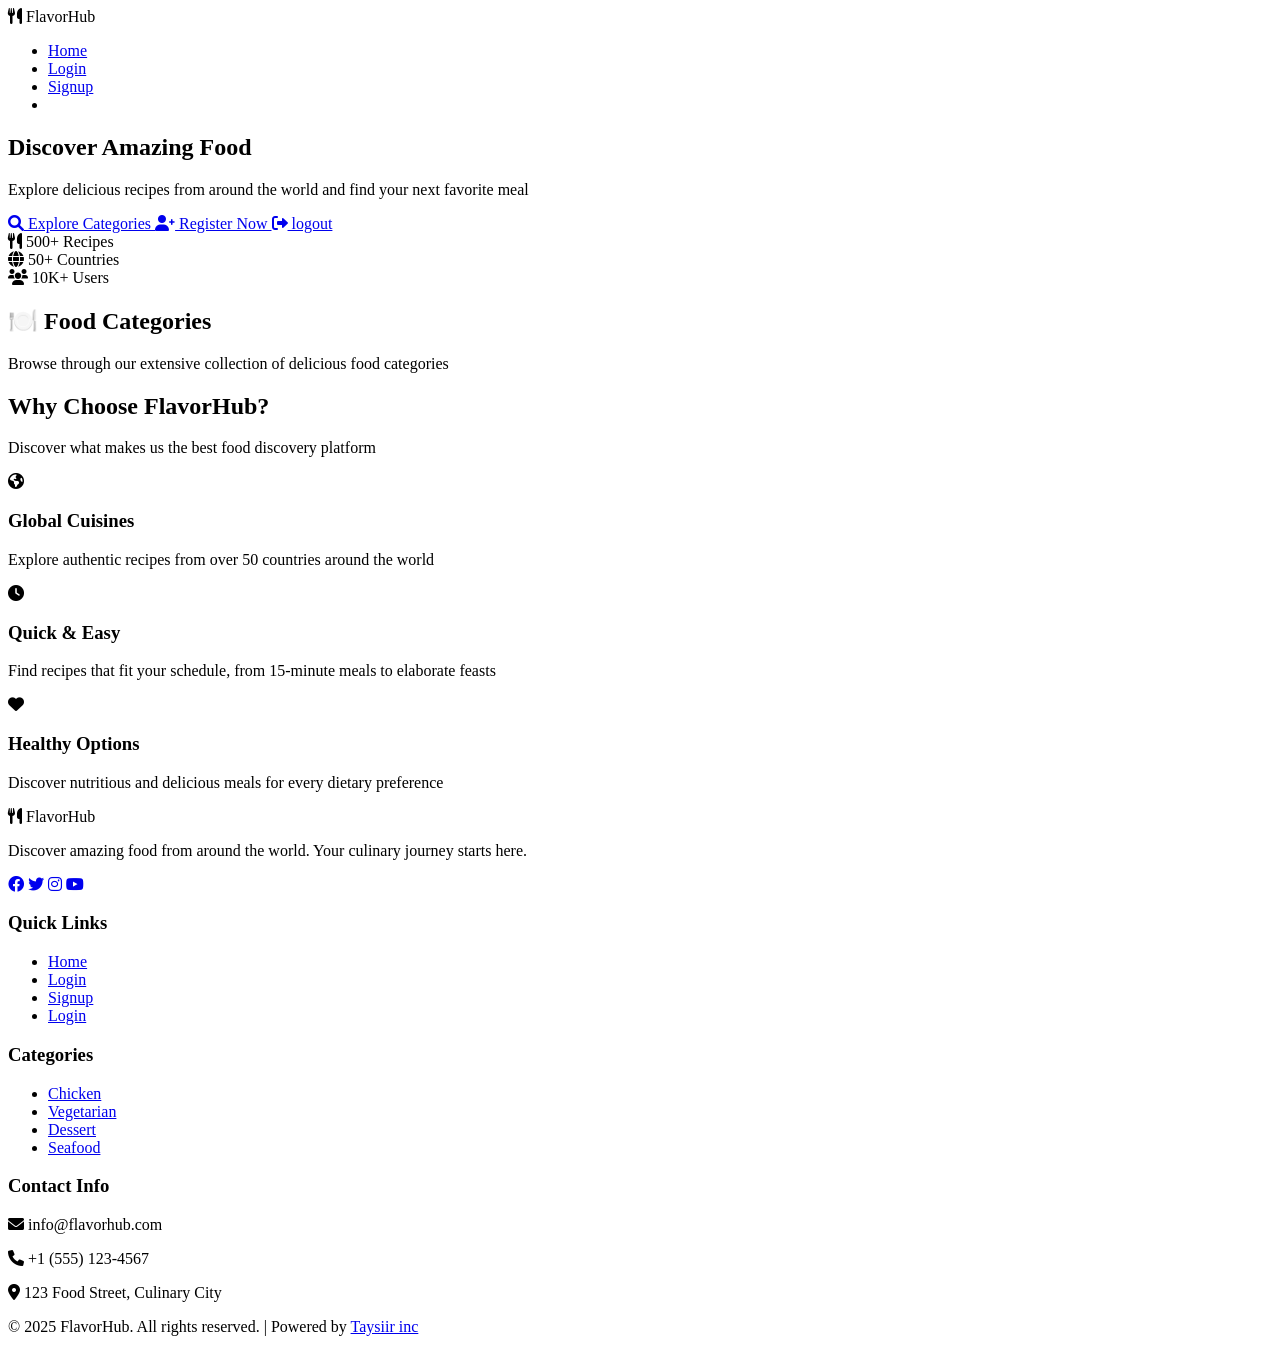
==== Project_of_ JS/index.html @ f31089ca "Project JS" ====
<!DOCTYPE html>
<html lang="en">
  <head>
    <meta charset="UTF-8" />
    <meta name="viewport" content="width=device-width, initial-scale=1.0" />
    <title>FlavorHub - Discover Amazing Food</title>
    <link rel="stylesheet" href="/FlavorHub/main.css" />
    <link
      href="https://fonts.googleapis.com/css2?family=Poppins:wght@300;400;600;700&display=swap"
      rel="stylesheet"
    />
    <link
      rel="stylesheet"
      href="https://cdnjs.cloudflare.com/ajax/libs/font-awesome/6.0.0/css/all.min.css"
    />
  </head>
  <body>
    <!-- Navigation Header -->
    <nav class="navbar">
      <div class="nav-container">
        <div class="nav-logo">
          <i class="fas fa-utensils"></i>
          <span>FlavorHub</span>
        </div>
        <ul class="nav-menu">
          <li class="nav-item">
            <a href="index.html" class="nav-link active">Home</a>
          </li>
          <li class="nav-item actions">
            <a href="login.html" class="nav-link">Login</a>
          </li>
          <li class="nav-item actions">
            <a href="signup.html" class="nav-link">Signup</a>
          </li>
          <li class="nav-item User">
            <a href="signup.html" class="nav-link"></a>
          </li>
        </ul>
        <div class="hamburger">
          <span class="bar"></span>
          <span class="bar"></span>
          <span class="bar"></span>
        </div>
      </div>
    </nav>

    <!-- Hero Section -->
    <section class="hero">
      <div class="hero-content">
        <h1 class="hero-title">
          <span class="highlight">Discover</span> Amazing Food
        </h1>
        <p class="hero-subtitle">
          Explore delicious recipes from around the world and find your next
          favorite meal
        </p>
        <div class="hero-buttons">
          <a href="#categories" class="btn btn-primary">
            <i class="fas fa-search"></i> Explore Categories
          </a>
          <a href="signup.html" class="btn btn-secondary reg">
            <i class="fas fa-user-plus"></i> Register Now
          </a>
          <a href="#logout" class="btn btn-secondary log">
            <i class="fa-solid fa-right-from-bracket"></i> logout
          </a>
        </div>
      </div>
      <div class="hero-stats">
        <div class="stat">
          <i class="fas fa-utensils"></i>
          <span class="stat-number">500+</span>
          <span class="stat-label">Recipes</span>
        </div>
        <div class="stat">
          <i class="fas fa-globe"></i>
          <span class="stat-number">50+</span>
          <span class="stat-label">Countries</span>
        </div>
        <div class="stat">
          <i class="fas fa-users"></i>
          <span class="stat-number">10K+</span>
          <span class="stat-label">Users</span>
        </div>
      </div>
    </section>

    <!-- Categories Section -->
    <section class="categories" id="categories">
      <div class="container">
        <div class="section-header">
          <h2 class="section-title">🍽️ Food Categories</h2>
          <p class="section-subtitle">
            Browse through our extensive collection of delicious food categories
          </p>
        </div>
        <div class="grid" id="categoriesGrid">
          <!-- Cards will be inserted here dynamically -->
          <!-- <div class="card">
            <img
              src="https://www.themealdb.com/images/media/meals/58oia61564916529.jpg"
              alt="Teriyaki Chicken Casserole"
            />
            <div class="card-content">
              <h3>
                <a href="/FlavorHub/meals.html"> Teriyaki Chicken Casserole </a>
              </h3>
              <p>
                Lorem ipsum dolor sit amet consectetur adipisicing elit. Porro
                labore voluptatem repudiandae nemo, delectus, molestiae ratione
              </p>
            </div>
          </div>
          <div class="card">
            <img
              src="https://www.themealdb.com/images/media/meals/58oia61564916529.jpg"
              alt="Teriyaki Chicken Casserole"
            />
            <div class="card-content">
              <h3>
                <a href="/FlavorHub/meals.html"> Teriyaki Chicken Casserole </a>
              </h3>
              <p>
                Lorem ipsum dolor sit amet consectetur adipisicing elit. Porro
                labore voluptatem repudiandae nemo, delectus, molestiae ratione
              </p>
            </div>
          </div>
          <div class="card">
            <img
              src="https://www.themealdb.com/images/media/meals/58oia61564916529.jpg"
              alt="Teriyaki Chicken Casserole"
            />
            <div class="card-content">
              <h3>
                <a href="/FlavorHub/meals.html"> Teriyaki Chicken Casserole </a>
              </h3>
              <p>
                Lorem ipsum dolor sit amet consectetur adipisicing elit. Porro
                labore voluptatem repudiandae nemo, delectus, molestiae ratione
              </p>
            </div>
          </div> -->
        </div>
      </div>
    </section>

    <!-- Features Section -->
    <section class="features">
      <div class="container">
        <div class="section-header">
          <h2 class="section-title">Why Choose FlavorHub?</h2>
          <p class="section-subtitle">
            Discover what makes us the best food discovery platform
          </p>
        </div>
        <div class="features-grid">
          <div class="feature-card">
            <div class="feature-icon">
              <i class="fas fa-globe-americas"></i>
            </div>
            <h3>Global Cuisines</h3>
            <p>
              Explore authentic recipes from over 50 countries around the world
            </p>
          </div>
          <div class="feature-card">
            <div class="feature-icon">
              <i class="fas fa-clock"></i>
            </div>
            <h3>Quick & Easy</h3>
            <p>
              Find recipes that fit your schedule, from 15-minute meals to
              elaborate feasts
            </p>
          </div>
          <div class="feature-card">
            <div class="feature-icon">
              <i class="fas fa-heart"></i>
            </div>
            <h3>Healthy Options</h3>
            <p>
              Discover nutritious and delicious meals for every dietary
              preference
            </p>
          </div>
        </div>
      </div>
    </section>

    <!-- Footer -->
    <footer class="footer">
      <div class="container">
        <div class="footer-content">
          <div class="footer-section">
            <div class="footer-logo">
              <i class="fas fa-utensils"></i>
              <span>FlavorHub</span>
            </div>
            <p>
              Discover amazing food from around the world. Your culinary journey
              starts here.
            </p>
            <div class="social-links">
              <a href="#"><i class="fab fa-facebook"></i></a>
              <a href="#"><i class="fab fa-twitter"></i></a>
              <a href="#"><i class="fab fa-instagram"></i></a>
              <a href="#"><i class="fab fa-youtube"></i></a>
            </div>
          </div>
          <div class="footer-section">
            <h3>Quick Links</h3>
            <ul>
              <li><a href="index.html">Home</a></li>
              <li class="actions"><a href="login.html">Login</a></li>
              <li class="actions"><a href="signup.html">Signup</a></li>
              <li class="User"><a href="#">Login</a></li>
            </ul>
          </div>
          <div class="footer-section">
            <h3>Categories</h3>
            <ul>
              <li><a href="#">Chicken</a></li>
              <li><a href="#">Vegetarian</a></li>
              <li><a href="#">Dessert</a></li>
              <li><a href="#">Seafood</a></li>
            </ul>
          </div>
          <div class="footer-section">
            <h3>Contact Info</h3>
            <div class="contact-info">
              <p><i class="fas fa-envelope"></i> info@flavorhub.com</p>
              <p><i class="fas fa-phone"></i> +1 (555) 123-4567</p>
              <p>
                <i class="fas fa-map-marker-alt"></i> 123 Food Street, Culinary
                City
              </p>
            </div>
          </div>
        </div>
        <div class="footer-bottom">
          <p>
            &copy; 2025 FlavorHub. All rights reserved. | Powered by
            <a href="https://taysiir.net/" target="_blank">Taysiir inc</a>
          </p>
        </div>
      </div>
    </footer>
    <script src="/FlavorHub/js/home.js" type="module"></script>
  </body>
</html>
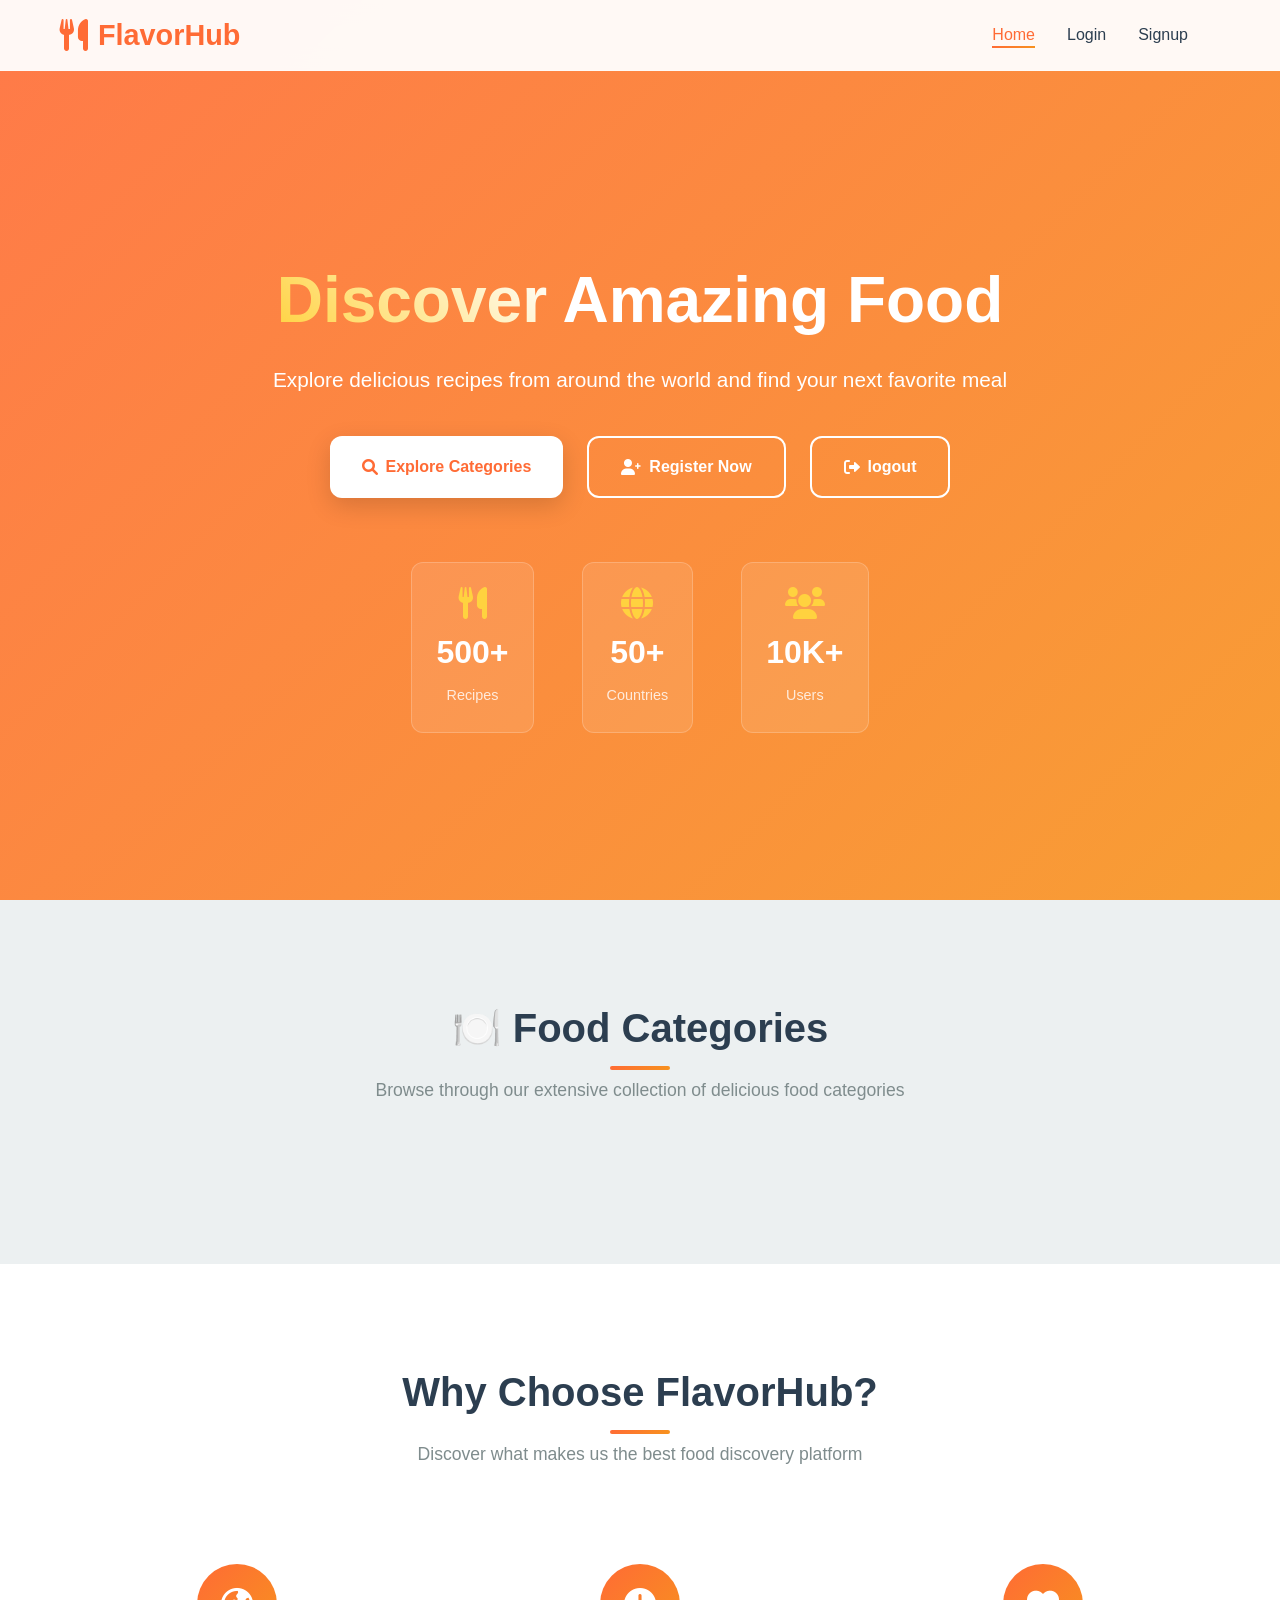
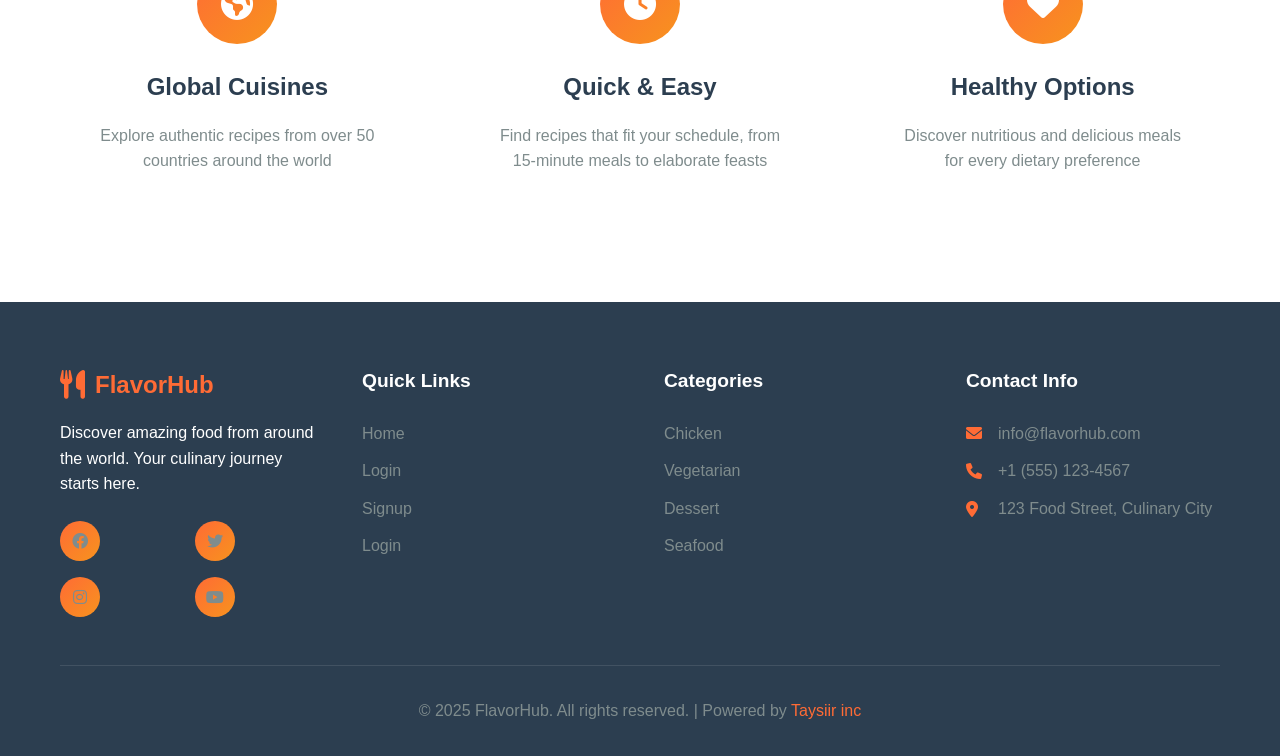
==== commit 57dbd687: "Update" ====
--- a/Project_of_ JS/index.html
+++ b/Project_of_ JS/index.html
@@ -4,7 +4,7 @@
     <meta charset="UTF-8" />
     <meta name="viewport" content="width=device-width, initial-scale=1.0" />
     <title>FlavorHub - Discover Amazing Food</title>
-    <link rel="stylesheet" href="/FlavorHub/main.css" />
+    <link rel="stylesheet" href="main.css" />
     <link
       href="https://fonts.googleapis.com/css2?family=Poppins:wght@300;400;600;700&display=swap"
       rel="stylesheet"
--- a/Project_of_ JS/main.css
+++ b/Project_of_ JS/main.css
@@ -0,0 +1,1874 @@
+/* Reset & Base Styles */
+* {
+    margin: 0;
+    padding: 0;
+    box-sizing: border-box;
+  }
+  
+  :root {
+    --primary-color: #ff6b35;
+    --secondary-color: #f7931e;
+    --accent-color: #ffd23f;
+    --dark-color: #2c3e50;
+    --light-color: #ecf0f1;
+    --white: #ffffff;
+    --text-dark: #2c3e50;
+    --text-light: #7f8c8d;
+    --gradient-primary: linear-gradient(135deg, #ff6b35 0%, #f7931e 100%);
+    --gradient-secondary: linear-gradient(135deg, #667eea 0%, #764ba2 100%);
+    --shadow-light: 0 4px 6px rgba(0, 0, 0, 0.1);
+    --shadow-medium: 0 8px 25px rgba(0, 0, 0, 0.15);
+    --shadow-heavy: 0 15px 35px rgba(0, 0, 0, 0.2);
+    --border-radius: 12px;
+    --transition: all 0.3s cubic-bezier(0.4, 0, 0.2, 1);
+  }
+  
+  body {
+    font-family: "Poppins", -apple-system, BlinkMacSystemFont, "Segoe UI", Roboto,
+      sans-serif;
+    line-height: 1.6;
+    color: var(--text-dark);
+    background: var(--white);
+    overflow-x: hidden;
+  }
+  
+  .container {
+    max-width: 1200px;
+    margin: 0 auto;
+    padding: 0 20px;
+  }
+  
+  /* Navigation */
+  .navbar {
+    position: fixed;
+    top: 0;
+    width: 100%;
+    background: rgba(255, 255, 255, 0.95);
+    backdrop-filter: blur(10px);
+    border-bottom: 1px solid rgba(255, 255, 255, 0.2);
+    z-index: 1000;
+    transition: var(--transition);
+    margin-bottom: 50px;
+  }
+  
+  .nav-container {
+    max-width: 1200px;
+    margin: 0 auto;
+    padding: 0 20px;
+    display: flex;
+    justify-content: space-between;
+    align-items: center;
+    height: 70px;
+  }
+  
+  .nav-logo {
+    display: flex;
+    align-items: center;
+    font-size: 1.8rem;
+    font-weight: 700;
+    color: var(--primary-color);
+    text-decoration: none;
+  }
+  
+  .nav-logo i {
+    margin-right: 10px;
+    font-size: 2rem;
+  }
+  
+  .nav-menu {
+    display: flex;
+    list-style: none;
+    gap: 2rem;
+  }
+  
+  .nav-menu span {
+    color: var(--primary-color);
+  }
+  
+  .nav-link {
+    text-decoration: none;
+    color: var(--text-dark);
+    font-weight: 500;
+    position: relative;
+    transition: var(--transition);
+  }
+  
+  .nav-link:hover,
+  .nav-link.active {
+    color: var(--primary-color);
+  }
+  
+  .nav-link::after {
+    content: "";
+    position: absolute;
+    bottom: -5px;
+    left: 0;
+    width: 0;
+    height: 2px;
+    background: var(--gradient-primary);
+    transition: var(--transition);
+  }
+  
+  .nav-link:hover::after,
+  .nav-link.active::after {
+    width: 100%;
+  }
+  
+  .hamburger {
+    display: none;
+    flex-direction: column;
+    cursor: pointer;
+  }
+  
+  .bar {
+    width: 25px;
+    height: 3px;
+    background: var(--text-dark);
+    margin: 3px 0;
+    transition: var(--transition);
+  }
+  /* sweet alert */
+  button.confirm {
+    background-color: var(--primary-color) !important;
+  }
+  
+  /* Hero Section */
+  .hero {
+    background: linear-gradient(
+        135deg,
+        rgba(255, 107, 53, 0.9) 0%,
+        rgba(247, 147, 30, 0.9) 100%
+      ),
+      url("https://images.unsplash.com/photo-1575672401987-c8f1debabfd7?q=80&w=1170&auto=format&fit=crop&ixlib=rb-4.1.0&ixid=M3wxMjA3fDB8MHxwaG90by1wYWdlfHx8fGVufDB8fHx8fA%3D%3D")
+        center/cover;
+    min-height: 100vh;
+    display: flex;
+    flex-direction: column;
+    justify-content: center;
+    align-items: center;
+    text-align: center;
+    color: var(--white);
+    position: relative;
+    overflow: hidden;
+    padding-top: 120px;
+    padding-bottom: 25px;
+  }
+  
+  .hero::before {
+    content: "";
+    position: absolute;
+    top: 0;
+    left: 0;
+    right: 0;
+    bottom: 0;
+    background: url('data:image/svg+xml,<svg xmlns="http://www.w3.org/2000/svg" viewBox="0 0 100 100"><defs><pattern id="grain" width="100" height="100" patternUnits="userSpaceOnUse"><circle cx="50" cy="50" r="1" fill="white" opacity="0.1"/></pattern></defs><rect width="100" height="100" fill="url(%23grain)"/></svg>');
+    opacity: 0.3;
+  }
+  
+  .hero-content {
+    position: relative;
+    z-index: 2;
+    max-width: 800px;
+    margin-bottom: 4rem;
+  }
+  
+  .hero-title {
+    font-size: 4rem;
+    font-weight: 700;
+    margin-bottom: 1.5rem;
+    line-height: 1.2;
+    animation: fadeInUp 1s ease-out;
+  }
+  
+  .highlight {
+    background: linear-gradient(45deg, var(--accent-color), var(--white));
+    -webkit-background-clip: text;
+    -webkit-text-fill-color: transparent;
+    background-clip: text;
+  }
+  
+  .hero-subtitle {
+    font-size: 1.3rem;
+    margin-bottom: 2.5rem;
+    opacity: 0.9;
+    animation: fadeInUp 1s ease-out 0.2s both;
+  }
+  
+  .hero-buttons {
+    display: flex;
+    gap: 1.5rem;
+    justify-content: center;
+    flex-wrap: wrap;
+    animation: fadeInUp 1s ease-out 0.4s both;
+  }
+  
+  .btn {
+    display: inline-flex;
+    align-items: center;
+    gap: 0.5rem;
+    padding: 1rem 2rem;
+    border-radius: var(--border-radius);
+    text-decoration: none;
+    font-weight: 600;
+    transition: var(--transition);
+    border: none;
+    cursor: pointer;
+    font-size: 1rem;
+  }
+  
+  .btn-primary {
+    background: var(--white);
+    color: var(--primary-color);
+    box-shadow: var(--shadow-medium);
+  }
+  
+  .btn-primary:hover {
+    transform: translateY(-3px);
+    box-shadow: var(--shadow-heavy);
+  }
+  
+  .btn-secondary {
+    background: transparent;
+    color: var(--white);
+    border: 2px solid var(--white);
+  }
+  
+  .btn-secondary:hover {
+    background: var(--white);
+    color: var(--primary-color);
+    transform: translateY(-3px);
+  }
+  
+  .hero-stats {
+    display: flex;
+    gap: 3rem;
+    justify-content: center;
+    flex-wrap: wrap;
+    animation: fadeInUp 1s ease-out 0.6s both;
+  }
+  
+  .stat {
+    text-align: center;
+    background: rgba(255, 255, 255, 0.1);
+    padding: 1.5rem;
+    border-radius: var(--border-radius);
+    backdrop-filter: blur(10px);
+    border: 1px solid rgba(255, 255, 255, 0.2);
+    transition: var(--transition);
+  }
+  
+  .stat:hover {
+    transform: translateY(-5px);
+    background: rgba(255, 255, 255, 0.2);
+  }
+  
+  .stat i {
+    font-size: 2rem;
+    margin-bottom: 0.5rem;
+    color: var(--accent-color);
+  }
+  
+  .stat-number {
+    display: block;
+    font-size: 2rem;
+    font-weight: 700;
+    margin-bottom: 0.25rem;
+  }
+  
+  .stat-label {
+    font-size: 0.9rem;
+    opacity: 0.8;
+  }
+  
+  /* Section Headers */
+  .section-header {
+    text-align: center;
+    margin-bottom: 4rem;
+  }
+  
+  .section-title {
+    font-size: 2.5rem;
+    font-weight: 700;
+    color: var(--text-dark);
+    margin-bottom: 1rem;
+    position: relative;
+  }
+  
+  .section-title::after {
+    content: "";
+    position: absolute;
+    bottom: -10px;
+    left: 50%;
+    transform: translateX(-50%);
+    width: 60px;
+    height: 4px;
+    background: var(--gradient-primary);
+    border-radius: 2px;
+  }
+  
+  .section-subtitle {
+    font-size: 1.1rem;
+    color: var(--text-light);
+    max-width: 600px;
+    margin: 0 auto;
+  }
+  
+  /* Categories Section */
+  .categories {
+    padding: 6rem 0;
+    background: var(--light-color);
+  }
+  
+  .grid {
+    display: grid;
+    grid-template-columns: repeat(auto-fit, minmax(300px, 1fr));
+    gap: 2rem;
+  }
+  
+  .card {
+    background: var(--white);
+    border-radius: var(--border-radius);
+    overflow: hidden;
+    box-shadow: var(--shadow-light);
+    transition: var(--transition);
+    position: relative;
+  }
+  
+  .card::before {
+    content: "";
+    position: absolute;
+    top: 0;
+    left: 0;
+    right: 0;
+    bottom: 0;
+    background: var(--gradient-primary);
+    opacity: 0;
+    transition: var(--transition);
+    z-index: 1;
+  }
+  
+  .card:hover {
+    transform: translateY(-10px);
+    box-shadow: var(--shadow-heavy);
+  }
+  
+  .card:hover::before {
+    opacity: 0.1;
+  }
+  
+  .card img {
+    width: 100%;
+    height: 200px;
+    object-fit: cover;
+    transition: var(--transition);
+  }
+  
+  .card:hover img {
+    transform: scale(1.05);
+  }
+  
+  .card-content {
+    padding: 1.5rem;
+    position: relative;
+    z-index: 2;
+  }
+  
+  .card-content h3 {
+    font-size: 1.3rem;
+    font-weight: 600;
+    margin-bottom: 0.75rem;
+    color: var(--text-dark);
+  }
+  
+  .card-content a {
+    text-decoration: none;
+    color: var(--text-dark);
+    transition: var(--transition);
+  }
+  
+  .card-content a:hover {
+    color: var(--primary-color);
+  }
+  
+  .card-content p {
+    color: var(--text-light);
+    line-height: 1.6;
+  }
+  
+  /* Features Section */
+  .features {
+    padding: 6rem 0;
+    background: var(--white);
+  }
+  
+  .features-grid {
+    display: grid;
+    grid-template-columns: repeat(auto-fit, minmax(300px, 1fr));
+    gap: 3rem;
+  }
+  
+  .feature-card {
+    text-align: center;
+    padding: 2rem;
+    border-radius: var(--border-radius);
+    transition: var(--transition);
+    position: relative;
+  }
+  
+  .feature-card::before {
+    content: "";
+    position: absolute;
+    top: 0;
+    left: 0;
+    right: 0;
+    bottom: 0;
+    background: var(--gradient-primary);
+    opacity: 0;
+    border-radius: var(--border-radius);
+    transition: var(--transition);
+    z-index: 1;
+  }
+  
+  .feature-card:hover::before {
+    opacity: 0.05;
+  }
+  
+  .feature-card:hover {
+    transform: translateY(-10px);
+  }
+  
+  .feature-icon {
+    width: 80px;
+    height: 80px;
+    margin: 0 auto 1.5rem;
+    background: var(--gradient-primary);
+    border-radius: 50%;
+    display: flex;
+    align-items: center;
+    justify-content: center;
+    position: relative;
+    z-index: 2;
+  }
+  
+  .feature-icon i {
+    font-size: 2rem;
+    color: var(--white);
+  }
+  
+  .feature-card h3 {
+    font-size: 1.5rem;
+    font-weight: 600;
+    margin-bottom: 1rem;
+    color: var(--text-dark);
+    position: relative;
+    z-index: 2;
+  }
+  
+  .feature-card p {
+    color: var(--text-light);
+    line-height: 1.6;
+    position: relative;
+    z-index: 2;
+  }
+  
+  /* Footer */
+  .footer {
+    background: var(--dark-color);
+    color: var(--white);
+    padding: 4rem 0 2rem;
+  }
+  
+  .footer-content {
+    display: grid;
+    grid-template-columns: repeat(auto-fit, minmax(250px, 1fr));
+    gap: 3rem;
+    margin-bottom: 3rem;
+  }
+  
+  .footer-logo {
+    display: flex;
+    align-items: center;
+    font-size: 1.5rem;
+    font-weight: 700;
+    color: var(--primary-color);
+    margin-bottom: 1rem;
+  }
+  
+  .footer-logo i {
+    margin-right: 10px;
+    font-size: 1.8rem;
+  }
+  
+  .footer-section h3 {
+    font-size: 1.2rem;
+    font-weight: 600;
+    margin-bottom: 1.5rem;
+    color: var(--white);
+  }
+  
+  .footer-section ul {
+    list-style: none;
+  }
+  
+  .footer-section ul li {
+    margin-bottom: 0.75rem;
+  }
+  
+  .footer-section a {
+    color: var(--text-light);
+    text-decoration: none;
+    transition: var(--transition);
+  }
+  
+  .footer-section a:hover {
+    color: var(--primary-color);
+  }
+  
+  .social-links {
+    display: flex;
+    gap: 1rem;
+    margin-top: 1.5rem;
+  }
+  
+  .social-links a {
+    width: 40px;
+    height: 40px;
+    background: var(--gradient-primary);
+    border-radius: 50%;
+    display: flex;
+    align-items: center;
+    justify-content: center;
+    transition: var(--transition);
+  }
+  
+  .social-links a:hover {
+    transform: translateY(-3px);
+    box-shadow: var(--shadow-medium);
+  }
+  
+  .contact-info p {
+    display: flex;
+    align-items: center;
+    gap: 0.75rem;
+    margin-bottom: 0.75rem;
+    color: var(--text-light);
+  }
+  
+  .contact-info i {
+    color: var(--primary-color);
+    width: 20px;
+  }
+  
+  .footer-bottom {
+    border-top: 1px solid rgba(255, 255, 255, 0.1);
+    padding-top: 2rem;
+    text-align: center;
+    color: var(--text-light);
+  }
+  
+  .footer-bottom a {
+    color: var(--primary-color);
+    text-decoration: none;
+  }
+  
+  /* Animations */
+  @keyframes fadeInUp {
+    from {
+      opacity: 0;
+      transform: translateY(30px);
+    }
+    to {
+      opacity: 1;
+      transform: translateY(0);
+    }
+  }
+  
+  @keyframes pulse {
+    0%,
+    100% {
+      transform: scale(1);
+    }
+    50% {
+      transform: scale(1.05);
+    }
+  }
+  
+  /* Error Styles */
+  p.Error {
+    color: #e74c3c;
+    font-size: 1.2rem;
+    text-align: center;
+    padding: 2rem;
+    background: rgba(231, 76, 60, 0.1);
+    border-radius: var(--border-radius);
+    border: 1px solid rgba(231, 76, 60, 0.2);
+  }
+  
+  /* Meal Card Styles */
+  .meal-card {
+    display: flex;
+    background: var(--white);
+    border-radius: var(--border-radius);
+    box-shadow: var(--shadow-medium);
+    overflow: hidden;
+    transition: var(--transition);
+    margin: 2rem 0;
+  }
+  
+  .meal-card:hover {
+    transform: translateY(-5px);
+    box-shadow: var(--shadow-heavy);
+  }
+  
+  .meal-info {
+    flex: 1;
+    padding: 2rem;
+  }
+  
+  .meal-title {
+    font-size: 2rem;
+    color: var(--primary-color);
+    margin-bottom: 1rem;
+    font-weight: 700;
+  }
+  
+  .instructions {
+    margin-bottom: 1.5rem;
+    color: var(--text-light);
+    line-height: 1.6;
+  }
+  
+  .ingredients h3 {
+    margin-top: 1.5rem;
+    color: var(--text-dark);
+    font-size: 1.3rem;
+    margin-bottom: 1rem;
+  }
+  
+  .ingredients ul {
+    list-style: none;
+    display: grid;
+    grid-template-columns: repeat(auto-fit, minmax(200px, 1fr));
+    gap: 0.5rem;
+  }
+  
+  .ingredients li {
+    background: var(--light-color);
+    padding: 0.75rem;
+    border-radius: 8px;
+    transition: var(--transition);
+  }
+  
+  .ingredients li:hover {
+    background: var(--gradient-primary);
+    color: var(--white);
+    transform: translateX(5px);
+  }
+  
+  .img {
+    flex: 1;
+    max-width: 50%;
+    overflow: hidden;
+  }
+  
+  .img img {
+    width: 100%;
+    height: 100%;
+    object-fit: cover;
+    transition: var(--transition);
+  }
+  
+  .meal-card:hover .img img {
+    transform: scale(1.05);
+  }
+  
+  .youtube-link {
+    display: inline-flex;
+    align-items: center;
+    gap: 0.5rem;
+    margin-top: 1.5rem;
+    background: var(--gradient-primary);
+    color: var(--white);
+    padding: 0.75rem 1.5rem;
+    border-radius: var(--border-radius);
+    text-decoration: none;
+    font-weight: 600;
+    transition: var(--transition);
+    border: none;
+    cursor: pointer;
+  }
+  
+  .youtube-link:hover {
+    transform: translateY(-2px);
+    box-shadow: var(--shadow-medium);
+  }
+  
+  /* Responsive Design */
+  @media (max-width: 768px) {
+    .hamburger {
+      display: flex;
+    }
+  
+    .nav-menu {
+      position: fixed;
+      left: -100%;
+      top: 70px;
+      flex-direction: column;
+      background-color: var(--white);
+      width: 100%;
+      text-align: center;
+      transition: 0.3s;
+      box-shadow: var(--shadow-medium);
+      padding: 2rem 0;
+    }
+  
+    .nav-menu.active {
+      left: 0;
+    }
+  
+    .nav-menu li {
+      margin: 1rem 0;
+    }
+  
+    .hero-title {
+      font-size: 2.5rem;
+    }
+  
+    .hero-subtitle {
+      font-size: 1.1rem;
+    }
+  
+    .hero-buttons {
+      flex-direction: column;
+      align-items: center;
+    }
+  
+    .hero-stats {
+      gap: 1.5rem;
+    }
+  
+    .section-title {
+      font-size: 2rem;
+    }
+  
+    .grid {
+      grid-template-columns: 1fr;
+    }
+  
+    .features-grid {
+      grid-template-columns: 1fr;
+      gap: 2rem;
+    }
+  
+    .meal-card {
+      flex-direction: column;
+    }
+  
+    .img {
+      max-width: 100%;
+    }
+  
+    .footer-content {
+      grid-template-columns: 1fr;
+      gap: 2rem;
+    }
+  
+    /* About page responsive */
+    .about-grid {
+      grid-template-columns: 1fr;
+      gap: 2rem;
+    }
+  
+    .team-grid {
+      grid-template-columns: 1fr;
+    }
+  
+    .values-grid {
+      grid-template-columns: 1fr;
+    }
+  
+    /* Gallery page responsive */
+    .filter-buttons {
+      flex-direction: column;
+      align-items: center;
+    }
+  
+    .gallery-grid {
+      grid-template-columns: 1fr;
+    }
+  
+    .featured-grid {
+      grid-template-columns: 1fr;
+    }
+  
+    /* Contact page responsive */
+    .contact-grid {
+      grid-template-columns: 1fr;
+      gap: 2rem;
+    }
+  
+    .contact-info-item {
+      flex-direction: column;
+      text-align: center;
+    }
+  
+    .social-links {
+      grid-template-columns: 1fr;
+    }
+  }
+  
+  @media (max-width: 480px) {
+    .container {
+      padding: 0 15px;
+    }
+  
+    .hero-title {
+      font-size: 2rem;
+    }
+  
+    .hero-subtitle {
+      font-size: 1rem;
+    }
+  
+    .btn {
+      padding: 0.75rem 1.5rem;
+      font-size: 0.9rem;
+    }
+  
+    .stat {
+      padding: 1rem;
+    }
+  
+    .stat-number {
+      font-size: 1.5rem;
+    }
+  }
+  
+  /* About Page Styles */
+  .about-content {
+    padding: 6rem 0;
+    background: var(--white);
+  }
+  
+  .about-grid {
+    display: grid;
+    grid-template-columns: 1fr 1fr;
+    gap: 4rem;
+    align-items: center;
+  }
+  
+  .about-text h2 {
+    font-size: 2.5rem;
+    color: var(--text-dark);
+    margin-bottom: 1.5rem;
+    font-weight: 700;
+  }
+  
+  .about-text h3 {
+    font-size: 1.5rem;
+    color: var(--primary-color);
+    margin: 2rem 0 1rem;
+    font-weight: 600;
+  }
+  
+  .about-text p {
+    color: var(--text-light);
+    line-height: 1.8;
+    margin-bottom: 1.5rem;
+  }
+  
+  .feature-list {
+    list-style: none;
+    margin-top: 1.5rem;
+  }
+  
+  .feature-list li {
+    display: flex;
+    align-items: center;
+    gap: 1rem;
+    margin-bottom: 1rem;
+    color: var(--text-light);
+  }
+  
+  .feature-list i {
+    color: var(--primary-color);
+    font-size: 1.2rem;
+  }
+  
+  .about-image img {
+    width: 100%;
+    border-radius: var(--border-radius);
+    box-shadow: var(--shadow-medium);
+  }
+  
+  .team-section {
+    padding: 6rem 0;
+    background: var(--light-color);
+  }
+  
+  .team-grid {
+    display: grid;
+    grid-template-columns: repeat(auto-fit, minmax(300px, 1fr));
+    gap: 3rem;
+  }
+  
+  .team-member {
+    text-align: center;
+    background: var(--white);
+    padding: 2rem;
+    border-radius: var(--border-radius);
+    box-shadow: var(--shadow-light);
+    transition: var(--transition);
+  }
+  
+  .team-member:hover {
+    transform: translateY(-10px);
+    box-shadow: var(--shadow-heavy);
+  }
+  
+  .member-image {
+    width: 150px;
+    height: 150px;
+    margin: 0 auto 1.5rem;
+    border-radius: 50%;
+    overflow: hidden;
+    border: 4px solid var(--primary-color);
+  }
+  
+  .member-image img {
+    width: 100%;
+    height: 100%;
+    object-fit: cover;
+  }
+  
+  .team-member h3 {
+    font-size: 1.5rem;
+    color: var(--text-dark);
+    margin-bottom: 0.5rem;
+    font-weight: 600;
+  }
+  
+  .member-role {
+    color: var(--primary-color);
+    font-weight: 600;
+    margin-bottom: 1rem;
+  }
+  
+  .member-bio {
+    color: var(--text-light);
+    line-height: 1.6;
+  }
+  
+  .values-section {
+    padding: 6rem 0;
+    background: var(--white);
+  }
+  
+  .values-grid {
+    display: grid;
+    grid-template-columns: repeat(auto-fit, minmax(250px, 1fr));
+    gap: 2rem;
+  }
+  
+  .value-card {
+    text-align: center;
+    padding: 2rem;
+    border-radius: var(--border-radius);
+    transition: var(--transition);
+    background: var(--light-color);
+  }
+  
+  .value-card:hover {
+    transform: translateY(-5px);
+    background: var(--white);
+    box-shadow: var(--shadow-medium);
+  }
+  
+  .value-icon {
+    width: 80px;
+    height: 80px;
+    margin: 0 auto 1.5rem;
+    background: var(--gradient-primary);
+    border-radius: 50%;
+    display: flex;
+    align-items: center;
+    justify-content: center;
+  }
+  
+  .value-icon i {
+    font-size: 2rem;
+    color: var(--white);
+  }
+  
+  .value-card h3 {
+    font-size: 1.3rem;
+    color: var(--text-dark);
+    margin-bottom: 1rem;
+    font-weight: 600;
+  }
+  
+  .value-card p {
+    color: var(--text-light);
+    line-height: 1.6;
+  }
+  
+  /* Gallery Page Styles */
+  .filter-section {
+    padding: 3rem 0;
+    background: var(--light-color);
+  }
+  
+  .filter-buttons {
+    display: flex;
+    justify-content: center;
+    gap: 1rem;
+    flex-wrap: wrap;
+  }
+  
+  .filter-btn {
+    padding: 0.75rem 1.5rem;
+    border: 2px solid var(--primary-color);
+    background: transparent;
+    color: var(--primary-color);
+    border-radius: var(--border-radius);
+    cursor: pointer;
+    transition: var(--transition);
+    font-weight: 600;
+  }
+  
+  .filter-btn:hover,
+  .filter-btn.active {
+    background: var(--primary-color);
+    color: var(--white);
+  }
+  
+  .gallery-section {
+    padding: 4rem 0;
+    background: var(--white);
+  }
+  
+  .gallery-grid {
+    display: grid;
+    grid-template-columns: repeat(auto-fit, minmax(300px, 1fr));
+    gap: 2rem;
+  }
+  
+  .gallery-item {
+    position: relative;
+    border-radius: var(--border-radius);
+    overflow: hidden;
+    box-shadow: var(--shadow-light);
+    transition: var(--transition);
+  }
+  
+  .gallery-item:hover {
+    transform: translateY(-5px);
+    box-shadow: var(--shadow-heavy);
+  }
+  
+  .gallery-image {
+    position: relative;
+    overflow: hidden;
+  }
+  
+  .gallery-image img {
+    width: 100%;
+    height: 250px;
+    object-fit: cover;
+    transition: var(--transition);
+  }
+  
+  .gallery-item:hover .gallery-image img {
+    transform: scale(1.1);
+  }
+  
+  .gallery-overlay {
+    position: absolute;
+    top: 0;
+    left: 0;
+    right: 0;
+    bottom: 0;
+    background: rgba(0, 0, 0, 0.7);
+    display: flex;
+    flex-direction: column;
+    justify-content: center;
+    align-items: center;
+    opacity: 0;
+    transition: var(--transition);
+  }
+  
+  .gallery-item:hover .gallery-overlay {
+    opacity: 1;
+  }
+  
+  .gallery-overlay h3 {
+    color: var(--white);
+    font-size: 1.5rem;
+    margin-bottom: 1rem;
+    text-align: center;
+  }
+  
+  .gallery-btn {
+    background: var(--gradient-primary);
+    color: var(--white);
+    border: none;
+    padding: 0.75rem 1.5rem;
+    border-radius: var(--border-radius);
+    cursor: pointer;
+    font-weight: 600;
+    transition: var(--transition);
+  }
+  
+  .gallery-btn:hover {
+    transform: translateY(-2px);
+    box-shadow: var(--shadow-medium);
+  }
+  
+  .featured-section {
+    padding: 6rem 0;
+    background: var(--light-color);
+  }
+  
+  .featured-grid {
+    display: grid;
+    grid-template-columns: repeat(auto-fit, minmax(350px, 1fr));
+    gap: 2rem;
+  }
+  
+  .featured-card {
+    background: var(--white);
+    border-radius: var(--border-radius);
+    overflow: hidden;
+    box-shadow: var(--shadow-light);
+    transition: var(--transition);
+  }
+  
+  .featured-card:hover {
+    transform: translateY(-10px);
+    box-shadow: var(--shadow-heavy);
+  }
+  
+  .featured-image {
+    position: relative;
+    overflow: hidden;
+  }
+  
+  .featured-image img {
+    width: 100%;
+    height: 200px;
+    object-fit: cover;
+    transition: var(--transition);
+  }
+  
+  .featured-card:hover .featured-image img {
+    transform: scale(1.05);
+  }
+  
+  .featured-overlay {
+    position: absolute;
+    top: 1rem;
+    right: 1rem;
+  }
+  
+  .featured-rating {
+    background: rgba(0, 0, 0, 0.8);
+    color: var(--white);
+    padding: 0.5rem 1rem;
+    border-radius: 20px;
+    display: flex;
+    align-items: center;
+    gap: 0.5rem;
+    font-weight: 600;
+  }
+  
+  .featured-rating i {
+    color: var(--accent-color);
+  }
+  
+  .featured-content {
+    padding: 1.5rem;
+  }
+  
+  .featured-content h3 {
+    font-size: 1.3rem;
+    color: var(--text-dark);
+    margin-bottom: 0.75rem;
+    font-weight: 600;
+  }
+  
+  .featured-content p {
+    color: var(--text-light);
+    margin-bottom: 1rem;
+    line-height: 1.6;
+  }
+  
+  .featured-meta {
+    display: flex;
+    gap: 1.5rem;
+    color: var(--text-light);
+    font-size: 0.9rem;
+  }
+  
+  .featured-meta span {
+    display: flex;
+    align-items: center;
+    gap: 0.5rem;
+  }
+  
+  .featured-meta i {
+    color: var(--primary-color);
+  }
+  
+  /* Contact Page Styles */
+  .contact-section {
+    padding: 6rem 0;
+    background: var(--white);
+  }
+  
+  .contact-grid {
+    display: grid;
+    grid-template-columns: 1fr 1fr;
+    gap: 4rem;
+  }
+  
+  .contact-form-container h2,
+  .contact-info-container h2 {
+    font-size: 2rem;
+    color: var(--text-dark);
+    margin-bottom: 2rem;
+    font-weight: 700;
+  }
+  
+  .contact-form {
+    background: var(--light-color);
+    padding: 2rem;
+    border-radius: var(--border-radius);
+  }
+  
+  .form-group {
+    margin-bottom: 1.5rem;
+  }
+  
+  .form-group label {
+    display: block;
+    margin-bottom: 0.5rem;
+    color: var(--text-dark);
+    font-weight: 600;
+  }
+  
+  .form-group input,
+  .form-group select,
+  .form-group textarea {
+    width: 100%;
+    padding: 1rem;
+    border: 2px solid #e1e5e9;
+    border-radius: var(--border-radius);
+    font-size: 1rem;
+    transition: var(--transition);
+    background: var(--white);
+  }
+  
+  .form-group input:focus,
+  .form-group select:focus,
+  .form-group textarea:focus {
+    outline: none;
+    border-color: var(--primary-color);
+    box-shadow: 0 0 0 3px rgba(255, 107, 53, 0.1);
+  }
+  
+  .contact-info-grid {
+    display: grid;
+    gap: 2rem;
+  }
+  
+  .contact-info-item {
+    display: flex;
+    gap: 1.5rem;
+    align-items: flex-start;
+  }
+  
+  .contact-icon {
+    width: 60px;
+    height: 60px;
+    background: var(--gradient-primary);
+    border-radius: 50%;
+    display: flex;
+    align-items: center;
+    justify-content: center;
+    flex-shrink: 0;
+  }
+  
+  .contact-icon i {
+    font-size: 1.5rem;
+    color: var(--white);
+  }
+  
+  .contact-details h3 {
+    font-size: 1.2rem;
+    color: var(--text-dark);
+    margin-bottom: 0.5rem;
+    font-weight: 600;
+  }
+  
+  .contact-details p {
+    color: var(--text-light);
+    line-height: 1.6;
+  }
+  
+  .social-section {
+    margin-top: 3rem;
+    padding-top: 2rem;
+    border-top: 1px solid #e1e5e9;
+  }
+  
+  .social-section h3 {
+    font-size: 1.3rem;
+    color: var(--text-dark);
+    margin-bottom: 1.5rem;
+    font-weight: 600;
+  }
+  
+  .social-links {
+    display: grid;
+    grid-template-columns: repeat(2, 1fr);
+    gap: 1rem;
+  }
+  
+  .social-link {
+    display: flex;
+    align-items: center;
+    gap: 1rem;
+    padding: 1rem;
+    background: var(--light-color);
+    border-radius: var(--border-radius);
+    text-decoration: none;
+    color: var(--text-dark);
+    transition: var(--transition);
+  }
+  
+  .social-link:hover {
+    background: var(--gradient-primary);
+    color: var(--white);
+    transform: translateY(-2px);
+  }
+  
+  .social-link i {
+    font-size: 1.5rem;
+    width: 30px;
+    text-align: center;
+  }
+  
+  /* FAQ Section */
+  .faq-section {
+    padding: 6rem 0;
+    background: var(--light-color);
+  }
+  
+  .faq-grid {
+    max-width: 800px;
+    margin: 0 auto;
+  }
+  
+  .faq-item {
+    background: var(--white);
+    border-radius: var(--border-radius);
+    margin-bottom: 1rem;
+    box-shadow: var(--shadow-light);
+    overflow: hidden;
+  }
+  
+  .faq-question {
+    padding: 1.5rem;
+    cursor: pointer;
+    display: flex;
+    justify-content: space-between;
+    align-items: center;
+    transition: var(--transition);
+  }
+  
+  .faq-question:hover {
+    background: var(--light-color);
+  }
+  
+  .faq-question h3 {
+    font-size: 1.2rem;
+    color: var(--text-dark);
+    font-weight: 600;
+    margin: 0;
+  }
+  
+  .faq-question i {
+    color: var(--primary-color);
+    transition: var(--transition);
+  }
+  
+  .faq-answer {
+    max-height: 0;
+    overflow: hidden;
+    transition: max-height 0.3s ease;
+  }
+  
+  .faq-answer p {
+    padding: 0 1.5rem 1.5rem;
+    color: var(--text-light);
+    line-height: 1.6;
+    margin: 0;
+  }
+  
+  /* Smooth scrolling */
+  html {
+    scroll-behavior: smooth;
+  }
+  
+  /* Loading animation */
+  .loading {
+    display: inline-block;
+    width: 20px;
+    height: 20px;
+    border: 3px solid rgba(255, 255, 255, 0.3);
+    border-radius: 50%;
+    border-top-color: var(--white);
+    animation: spin 1s ease-in-out infinite;
+  }
+  
+  @keyframes spin {
+    to {
+      transform: rotate(360deg);
+    }
+  }
+  
+  /* Authentication Pages Styles */
+  .auth-section {
+    padding: 6rem 0;
+    background: var(--light-color);
+    min-height: 100vh;
+    display: flex;
+    align-items: center;
+  }
+  
+  .auth-container {
+    display: grid;
+    grid-template-columns: 1fr 1fr;
+    gap: 4rem;
+    align-items: center;
+    max-width: 1000px;
+    margin: 0 auto;
+  }
+  
+  .auth-card {
+    background: var(--white);
+    padding: 3rem;
+    border-radius: var(--border-radius);
+    box-shadow: var(--shadow-heavy);
+    position: relative;
+    z-index: 2;
+  }
+  
+  .auth-header {
+    text-align: center;
+    margin-bottom: 2rem;
+  }
+  
+  .auth-logo {
+    display: flex;
+    align-items: center;
+    justify-content: center;
+    gap: 1rem;
+    font-size: 1.5rem;
+    font-weight: 700;
+    color: var(--primary-color);
+    margin-bottom: 1.5rem;
+  }
+  
+  .auth-logo i {
+    font-size: 2rem;
+  }
+  
+  .auth-header h1 {
+    font-size: 2rem;
+    color: var(--text-dark);
+    margin-bottom: 0.5rem;
+    font-weight: 700;
+  }
+  
+  .auth-header p {
+    color: var(--text-light);
+    font-size: 1rem;
+  }
+  
+  .auth-form {
+    display: flex;
+    flex-direction: column;
+    gap: 1.5rem;
+  }
+  
+  .form-row {
+    display: grid;
+    grid-template-columns: 1fr 1fr;
+    gap: 1rem;
+  }
+  
+  .input-group {
+    position: relative;
+    display: flex;
+    align-items: center;
+  }
+  
+  .input-group i {
+    position: absolute;
+    left: 1rem;
+    color: var(--text-light);
+    z-index: 2;
+  }
+  
+  .input-group input {
+    width: 100%;
+    padding: 1rem 1rem 1rem 3rem;
+    border: 2px solid #e1e5e9;
+    border-radius: var(--border-radius);
+    font-size: 1rem;
+    transition: var(--transition);
+    background: var(--white);
+  }
+  
+  .input-group input:focus {
+    outline: none;
+    border-color: var(--primary-color);
+    box-shadow: 0 0 0 3px rgba(255, 107, 53, 0.1);
+  }
+  
+  .password-toggle {
+    position: absolute;
+    right: 1rem;
+    background: none;
+    border: none;
+    color: var(--text-light);
+    cursor: pointer;
+    z-index: 2;
+    transition: var(--transition);
+  }
+  
+  .password-toggle:hover {
+    color: var(--primary-color);
+  }
+  
+  .password-strength {
+    margin-top: 0.5rem;
+  }
+  
+  .strength-bar {
+    width: 100%;
+    height: 4px;
+    background: #e1e5e9;
+    border-radius: 2px;
+    overflow: hidden;
+    margin-bottom: 0.25rem;
+  }
+  
+  .strength-fill {
+    height: 100%;
+    transition: var(--transition);
+    border-radius: 2px;
+  }
+  
+  .strength-fill.weak {
+    background: #e74c3c;
+    width: 25%;
+  }
+  
+  .strength-fill.medium {
+    background: #f39c12;
+    width: 50%;
+  }
+  
+  .strength-fill.strong {
+    background: #27ae60;
+    width: 100%;
+  }
+  
+  .strength-text {
+    font-size: 0.8rem;
+    color: var(--text-light);
+  }
+  
+  .form-options {
+    display: flex;
+    justify-content: space-between;
+    align-items: center;
+    flex-wrap: wrap;
+    gap: 1rem;
+  }
+  
+  .checkbox-container {
+    display: flex;
+    align-items: center;
+    gap: 0.75rem;
+    cursor: pointer;
+    font-size: 0.9rem;
+    color: var(--text-light);
+  }
+  
+  .checkbox-container input[type="checkbox"] {
+    display: none;
+  }
+  
+  .checkmark {
+    width: 20px;
+    height: 20px;
+    border: 2px solid #e1e5e9;
+    border-radius: 4px;
+    position: relative;
+    transition: var(--transition);
+  }
+  
+  .checkbox-container input[type="checkbox"]:checked + .checkmark {
+    background: var(--primary-color);
+    border-color: var(--primary-color);
+  }
+  
+  .checkbox-container input[type="checkbox"]:checked + .checkmark::after {
+    content: "";
+    position: absolute;
+    left: 6px;
+    top: 2px;
+    width: 6px;
+    height: 10px;
+    border: solid white;
+    border-width: 0 2px 2px 0;
+    transform: rotate(45deg);
+  }
+  
+  .forgot-password {
+    color: var(--primary-color);
+    text-decoration: none;
+    font-size: 0.9rem;
+    transition: var(--transition);
+  }
+  
+  .forgot-password:hover {
+    text-decoration: underline;
+  }
+  
+  .terms-link {
+    color: var(--primary-color);
+    text-decoration: none;
+    transition: var(--transition);
+  }
+  
+  .terms-link:hover {
+    text-decoration: underline;
+  }
+  
+  .auth-btn {
+    width: 100%;
+    padding: 1rem;
+    font-size: 1.1rem;
+    font-weight: 600;
+    margin-top: 1rem;
+  }
+  
+  .auth-divider {
+    text-align: center;
+    position: relative;
+    margin: 1.5rem 0;
+  }
+  
+  .auth-divider::before {
+    content: "";
+    position: absolute;
+    top: 50%;
+    left: 0;
+    right: 0;
+    height: 1px;
+    background: #e1e5e9;
+  }
+  
+  .auth-divider span {
+    background: var(--white);
+    padding: 0 1rem;
+    color: var(--text-light);
+    font-size: 0.9rem;
+  }
+  
+  .social-login {
+    display: flex;
+    flex-direction: column;
+    gap: 1rem;
+  }
+  
+  .btn-social {
+    width: 100%;
+    padding: 1rem;
+    border: 2px solid #e1e5e9;
+    background: var(--white);
+    color: var(--text-dark);
+    border-radius: var(--border-radius);
+    font-weight: 600;
+    transition: var(--transition);
+    display: flex;
+    align-items: center;
+    justify-content: center;
+    gap: 0.75rem;
+  }
+  
+  .btn-social:hover {
+    border-color: var(--primary-color);
+    color: var(--primary-color);
+    transform: translateY(-2px);
+  }
+  
+  .btn-google:hover {
+    border-color: #db4437;
+    color: #db4437;
+  }
+  
+  .btn-facebook:hover {
+    border-color: #3b5998;
+    color: #3b5998;
+  }
+  
+  .auth-footer {
+    text-align: center;
+    margin-top: 1.5rem;
+  }
+  
+  .auth-footer p {
+    color: var(--text-light);
+    font-size: 0.9rem;
+  }
+  
+  .auth-link {
+    color: var(--primary-color);
+    text-decoration: none;
+    font-weight: 600;
+    transition: var(--transition);
+  }
+  
+  .auth-link:hover {
+    text-decoration: underline;
+  }
+  
+  .auth-image {
+    position: relative;
+    border-radius: var(--border-radius);
+    overflow: hidden;
+    box-shadow: var(--shadow-medium);
+  }
+  
+  .auth-image img {
+    width: 100%;
+    height: 600px;
+    object-fit: cover;
+  }
+  
+  .auth-overlay {
+    position: absolute;
+    top: 0;
+    left: 0;
+    right: 0;
+    bottom: 0;
+    background: linear-gradient(
+      135deg,
+      rgba(255, 107, 53, 0.8) 0%,
+      rgba(247, 147, 30, 0.8) 100%
+    );
+    display: flex;
+    flex-direction: column;
+    justify-content: center;
+    align-items: center;
+    text-align: center;
+    padding: 2rem;
+    color: var(--white);
+  }
+  
+  .auth-overlay h2 {
+    font-size: 2.5rem;
+    margin-bottom: 1rem;
+    font-weight: 700;
+  }
+  
+  .auth-overlay p {
+    font-size: 1.1rem;
+    margin-bottom: 2rem;
+    opacity: 0.9;
+  }
+  
+  .benefits {
+    display: flex;
+    flex-direction: column;
+    gap: 1rem;
+    width: 100%;
+    max-width: 300px;
+  }
+  
+  .benefit {
+    display: flex;
+    align-items: center;
+    gap: 1rem;
+    font-size: 1rem;
+  }
+  
+  .benefit i {
+    font-size: 1.2rem;
+    color: var(--accent-color);
+  }
+  
+  /* Responsive Design for Auth Pages */
+  @media (max-width: 768px) {
+    .auth-container {
+      grid-template-columns: 1fr;
+      gap: 2rem;
+    }
+  
+    .auth-card {
+      padding: 2rem;
+    }
+  
+    .form-row {
+      grid-template-columns: 1fr;
+    }
+  
+    .form-options {
+      flex-direction: column;
+      align-items: flex-start;
+    }
+  
+    .auth-image {
+      order: -1;
+    }
+  
+    .auth-image img {
+      height: 300px;
+    }
+  
+    .auth-overlay h2 {
+      font-size: 2rem;
+    }
+  
+    .auth-overlay p {
+      font-size: 1rem;
+    }
+  
+    .benefits {
+      max-width: 100%;
+    }
+  }
+  
+  @media (max-width: 480px) {
+    .auth-section {
+      padding: 4rem 0;
+    }
+  
+    .auth-card {
+      padding: 1.5rem;
+    }
+  
+    .auth-header h1 {
+      font-size: 1.5rem;
+    }
+  
+    .auth-overlay h2 {
+      font-size: 1.5rem;
+    }
+  }
+  
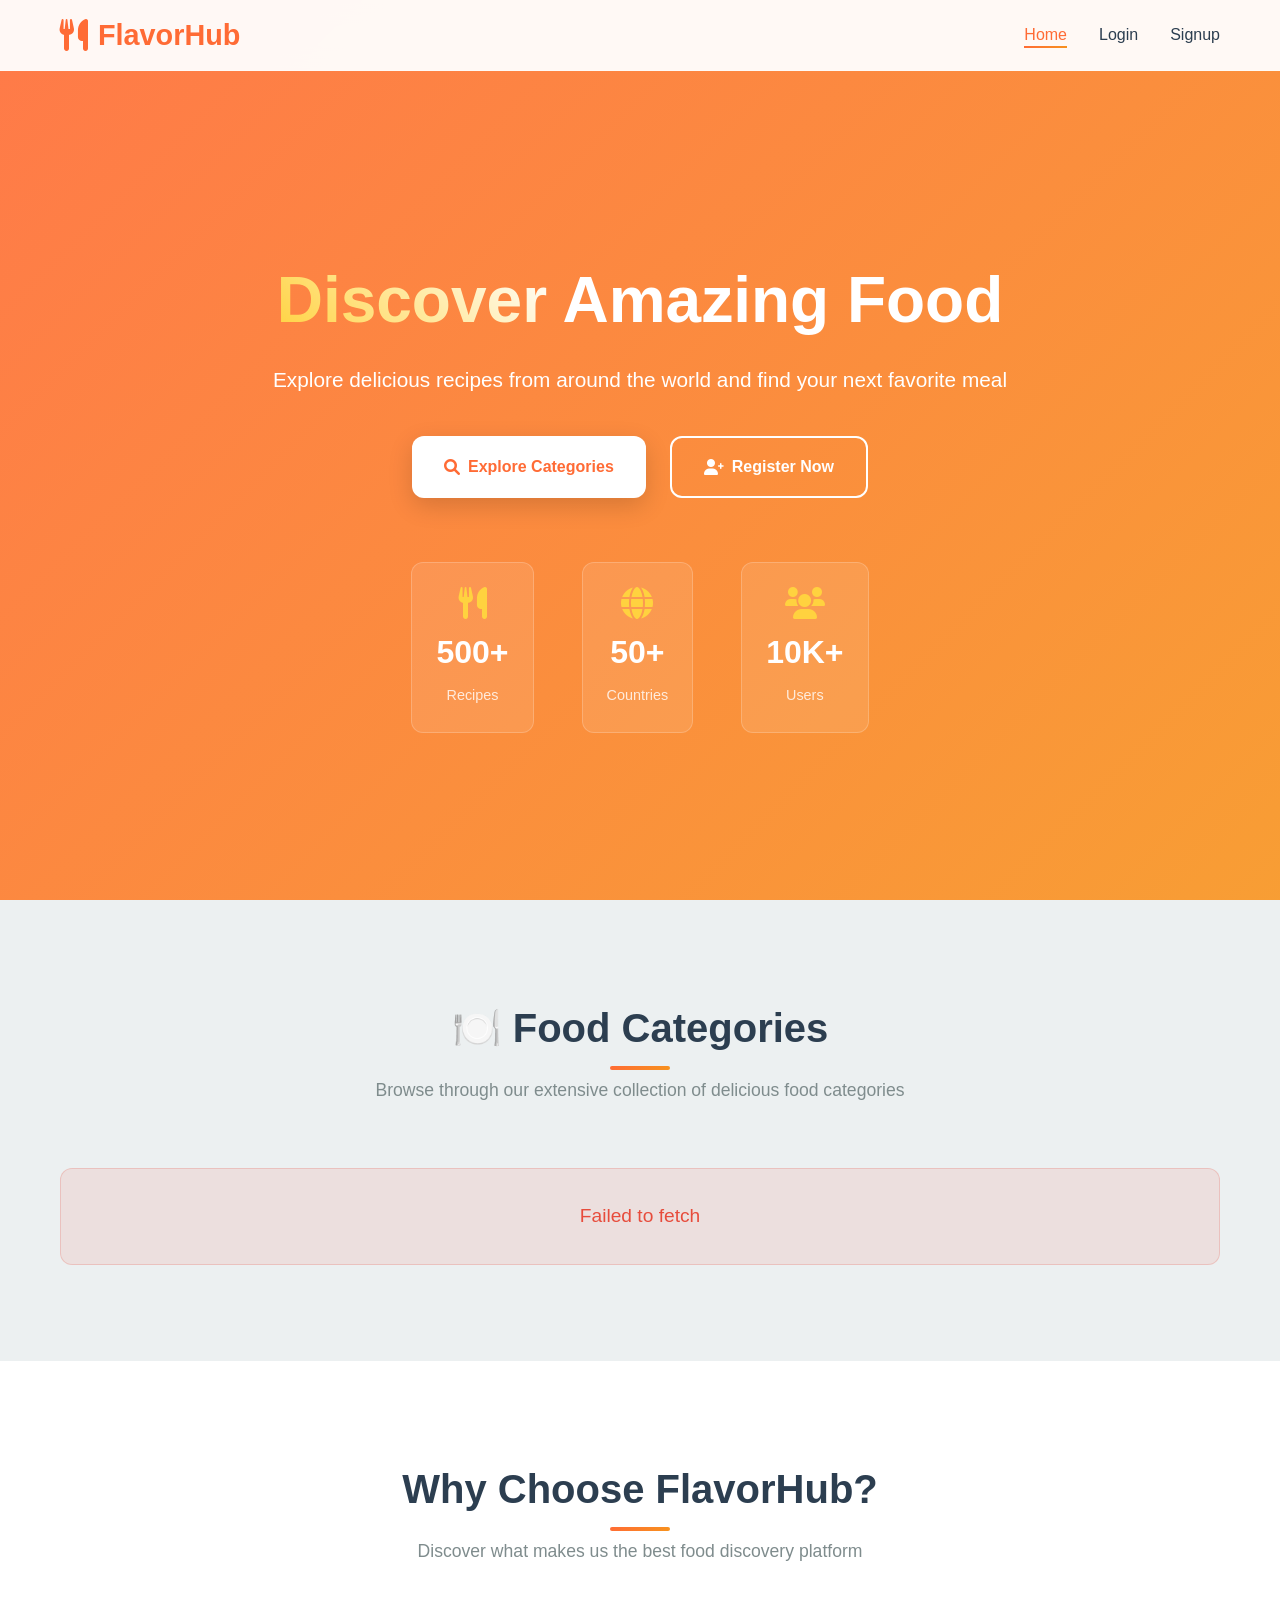
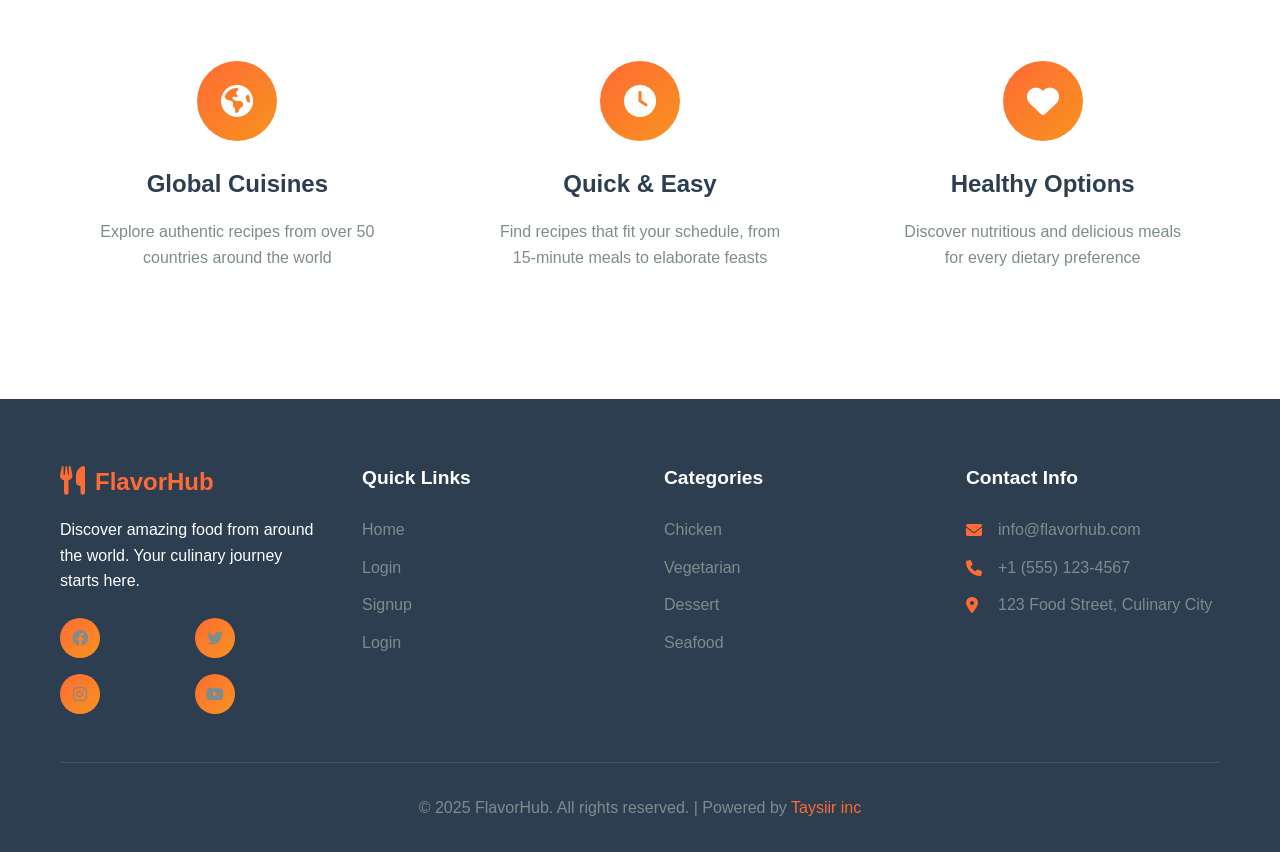
==== commit 8a8be125: "Final Prject of JS" ====
--- a/Project_of_ JS/index.html
+++ b/Project_of_ JS/index.html
@@ -246,6 +246,6 @@
         </div>
       </div>
     </footer>
-    <script src="/FlavorHub/js/home.js" type="module"></script>
+    <script src="js/home.js" type="module"></script>
   </body>
 </html>
